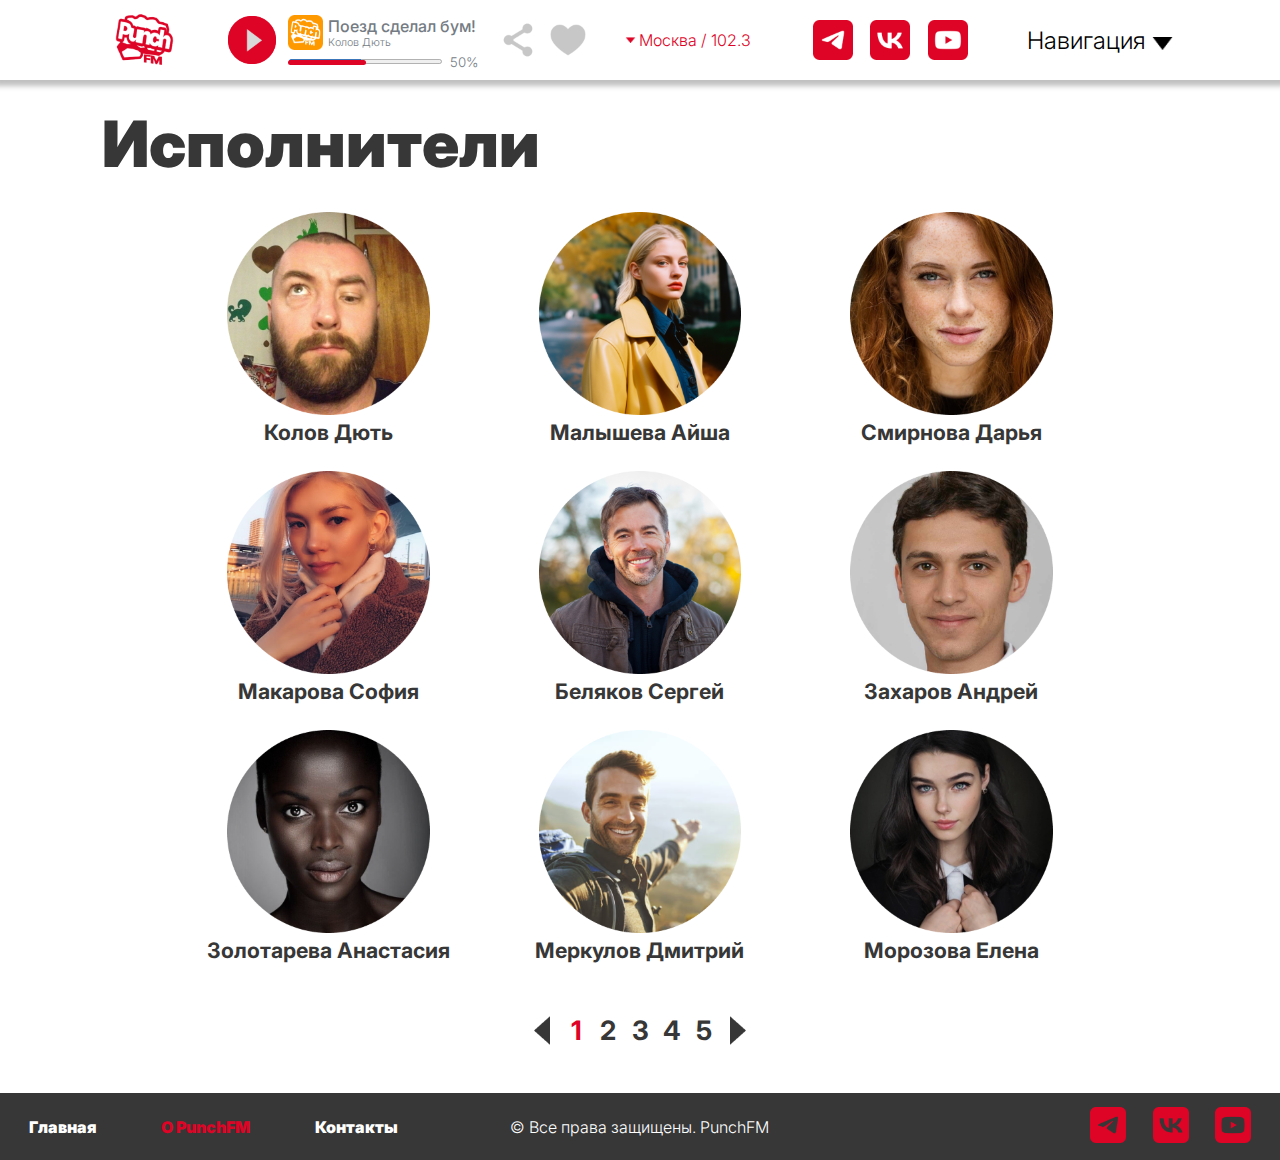
==== composers.html @ 71c450db "Beta 0.2" ====
<!DOCTYPE html>
<html lang="en">
<head>
    <meta charset="UTF-8">
    <meta name="viewport" content="width=device-width, initial-scale=1.0">
    <title>Document</title>
    <link rel="stylesheet" href="composers.css">
    <link rel="shortcut icon" href="img/favicon.ico">
</head>
<body>
    <header>
        <nav>
            <div class="nav_logo">
                <a href="index.html"><img src="img/PUNCHFM.png" alt=""></a>
            </div>
            <div class="nav_current_audio">
                <div class="nav_audio_play">
                    <img src="img/play.png" alt="" onclick="playButtonPress()" id="playButton">
                </div>
                <div class="nav_audio_song">
                    <div class="nav_audio_logo">
                        <div class="audio_logo">
                            <img src="img/music_logo.png" alt="">
                        </div>
                        <div class="audio_text">
                            <p>Поезд сделал бум!</p>
                            <p>Колов Дють</p>
                        </div>
                    </div>
                    <div class="nav_audio_volume">
                        <div class="audio_input">
                            <div class="current_volume" id="currentVolume"></div>
                            <input type="range" name="" id="songVolume" onpointermove="changeVolume()" onclick="changeVolume()">
                        </div>
                        <div class="audio_volume_text">
                            <p id="volumePercent">100%</p>
                        </div>
                    </div>
                </div>
                <div class="nav_audio_reacts">
                    <a href=""><div class="share" id="share"></div></a>
                    <div class="heart" onclick="clickHeart()" id="heart"></div>
                </div>
                <audio controls style="display: none;">
                    <source src="img/Lobotomy Corporation OST - Binah Suppression (Sephirah Meltdown Theme).mp3" type="audio/mpeg">
                </audio>
            </div>
            <div class="nav_city">
                <div id="city">
                    <img src="img/arrow_red.png" alt="">
                    <p id="cityMain">Москва / 102.3</p>
                </div>
            </div>
            <div class="nav_links">
                <div class="nav_telegram">
                    <a href=""><img src="img/telegram_logo.png" alt=""></a>
                </div>
                <div class="nav_vk">
                    <a href=""><img src="img/VK_logo.png" alt=""></a>
                </div>
                <div class="nav_youtube">
                    <a href=""><img src="img/Youtube_logo 1.png" alt=""></a>
                </div>
            </div>
            <div class="nav_navigation">
                <div id="navigation">
                    <p>Навигация</p>
                    <img src="img/arrow_black.png" alt="">
                </div>
            </div>
            <div class="nav_city_choose" id="nav_city_choose">
                <p class="cityNumber">Москва / 102.3</p>
                <p class="cityNumber">Санкт-Петербург / 102.3</p>
                <p class="cityNumber">Калининград / 102.3</p>
                <p class="cityNumber">Владивосток / 102.3</p>
                <p class="cityNumber">Нижний Новгород / 102.3</p>
                <p class="cityNumber">Казань / 102.3</p>
                <p class="cityNumber">Краснодар / 102.3</p>
                <p class="cityNumber">Екатеринбург / 102.3</p>
                <p class="cityNumber">Уфа / 102.3</p>
                <p class="cityNumber">Ростов-на-Дону / 102.3</p>
                <p class="cityNumber">Омск / 102.3</p>
            </div>
            <div class="nav_navigation_choose" id="nav_navigation_choose">
                <a href="index.html"><p>Главная</p></a>
                <a href="news.html"><p>Новости</p></a>
                <a href="composers.html"><p>Исполнители</p></a>
                <a href="podcasts.html"><p>Подкасты</p></a>
            </div>
        </nav>
        <div class="preloads">
            <div></div>
            <div></div>
        </div>
    </header>
    <main>
        <section class="section_composers">
            <div class="composers_text">
                <p>Исполнители</p>
            </div>
            <div class="composers_main">
                <div class="people_together">
                    <div class="people_person">
                        <div>
                            <a href=""></a>
                            <img src="img/cebf385e9da99914a27f31c22d 1.png" alt="">
                        </div>
                        <div>
                            <p>Колов Дють</p>
                        </div>
                    </div>
                    <div class="people_person">
                        <div>
                            <a href=""></a>
                            <img src="img/neuro-real-people-in.kfosjq 1.png" alt="">
                        </div>
                        <div>
                            <p>Малышева Айша</p>
                        </div>
                    </div>
                    <div class="people_person">
                        <div>
                            <a href=""></a>
                            <img src="img/these-beautiful-portraits-show-that-redheads-arent-only-from-ireland-scotland-7-58e8a9c6c399c__880 1.png" alt="">
                        </div>
                        <div>
                            <p>Смирнова Дарья</p>
                        </div>
                    </div>
                    <div class="people_person">
                        <div>
                            <a href=""></a>
                            <img src="img/unnamed 1.png" alt="">
                        </div>
                        <div>
                            <p>Макарова София</p>
                        </div>
                    </div>
                    <div class="people_person">
                        <div>
                            <a href=""></a>
                            <img src="img/1697519180_klev-club-p-kartinki-obichnie-lyudi-4 1.png" alt="">
                        </div>
                        <div>
                            <p>Беляков Сергей</p>
                        </div>
                    </div>
                    <div class="people_person">
                        <div>
                            <a href=""></a>
                            <img src="img/bez_nazvaniya_2 1.png" alt="">
                        </div>
                        <div>
                            <p>Захаров Андрей</p>
                        </div>
                    </div>
                    <div class="people_person">
                        <div>
                            <a href=""></a>
                            <img src="img/1549649219153480440 1.png" alt="">
                        </div>
                        <div>
                            <p>Золотарева Анастасия</p>
                        </div>
                    </div>
                    <div class="people_person">
                        <div>
                            <a href=""></a>
                            <img src="img/istockphoto-1155613377-612x612 1.png" alt="">
                        </div>
                        <div>
                            <p>Меркулов Дмитрий</p>
                        </div>
                    </div>
                    <div class="people_person">
                        <div>
                            <a href=""></a>
                            <img src="img/1549649183175163822 1.png" alt="">
                        </div>
                        <div>
                            <p>Морозова Елена</p>
                        </div>
                    </div>
                </div>
            </div>
            <div class="composers_list">
                <a href=""><img src="img/Polygon 5.png" alt=""></a>
                <a href=""><p>1</p></a>
                <a href=""><p>2</p></a>
                <a href=""><p>3</p></a>
                <a href=""><p>4</p></a>
                <a href=""><p>5</p></a>
                <a href=""><img src="img/Polygon 6.png" alt=""></a>
            </div>
        </section>
    </main>
    <footer>
        <div class="footer_left">
            <div>
                <a href="index.html"><p>Главная</p></a>
            </div>
            <div>
                <a href="about.html"><p>О PunchFM</p></a>
            </div>
            <div>
                <a href="contacts.html"><p>Контакты</p></a>
            </div>
        </div>
        <div class="footer_middle">
            <p>© Все права защищены. PunchFM</p>
        </div>
        <div class="footer_right">
            <div>
                <a href=""><img src="img/telegram_logo.png" alt=""></a>
            </div>
            <div>
                <a href=""><img src="img/VK_logo.png" alt=""></a>
            </div>
            <div>
                <a href=""><img src="img/Youtube_logo 1.png" alt=""></a>
            </div>
        </div>
    </footer>
    <script src="composers.js"></script>
</body>
</html>
---- composers.css ----
@import url('https://fonts.googleapis.com/css2?family=Inter:wght@100..900&display=swap');
*{
    margin: 0;
    padding: 0;
    font-family: Inter;
}
header{
    width: 100%;
    height: 6.25vw;
}
nav{
    width: 100%;
    height: 6.25vw;
    background-color: white;
    display: flex;
    justify-content: center;
    align-items: center;
    box-shadow: 0 0.05vw 0.4vw 0.4vw rgba(0, 0, 0, 0.25);
}
.nav_logo{
    width: 6.25vw;
    height: 6.25vw;
    display: flex;
    justify-content: center;
    align-items: center;
}
.nav_logo a{
    width: 5.208333vw;
    height: 5.208333vw;
}
.nav_logo a img{
    width: 5.208333vw;
    height: 5.208333vw;
}
.nav_current_audio{
    width: 34vw;
    height: 6.25vw;
    display: flex;
    justify-content: center;
    align-items: center;
}
.nav_audio_song{
    margin-top: 0.7vw;
}
.nav_audio_play{
    width: 5.625vw;
    height: 100%;
    display: flex;
    justify-content: center;
    align-items: center;
}
.nav_audio_play img{
    width: 3.75vw;
    height: 3.75vw;
    cursor: pointer;
    background-image: url(img/pause.png);
    background-size: cover;
}
.nav_audio_logo{
    width: 14.84375vw;
    height: 2.70833vw;
    display: flex;
}
.audio_logo{
    width: 3.125vw;
    height: 2.70833vw;
}
.audio_logo img{
    width: 2.70833vw;
    height: 2.70833vw;
}
.audio_text{
    display: flex;
    justify-content: center;
    align-items: start;
    flex-direction: column;
    color: #747B83;
}
.audio_text p:first-of-type{
    font-size: 1.25vw;
    font-weight: 500;
}
.audio_text p:last-of-type{
    font-size: 0.8333vw;
    font-weight: 300;
}
.nav_audio_volume{
    width: 14.791666vw;
    height: 1.875vw;
    display: flex;
    align-items: center;
    justify-content: center;
}
#songVolume{
    position: absolute;
    width: inherit;
    height: 0.4vw;
    background: #9F9F9F;
    border-radius: 0.4vw;
}
#songVolume::-webkit-slider-thumb{
    visibility: hidden;
    width: 0.833vw;
    height: 0.833vw;
    background: #DD0426;
    border-radius: 0.4vw;
}
#songVolume::-moz-range-thumb{
    appearance: none;
    width: 0.833vw;
    height: 0.833vw;
    background: #DD0426;
    border-radius: 0.4vw;
    border: none;
}
.audio_input{
    width: 12.0833vw;
    height: 0.4vw;
}
.current_volume{
    width: 12.0833vw;
    height: 0.4vw;
    position: absolute;
    top: 4.65vw;
    background-color: #DD0426;
    border-radius: 0.4vw;
    pointer-events: none;
    z-index: 2;
}
.audio_volume_text{
    width: 2.80833vw;
    display: flex;
    justify-content: end;
    align-items: center;
    color: #747B83;
    font-size: 1.04166vw;
    font-weight: 300;
}
.nav_audio_reacts{
    width: 7.08333vw;
    height: 3.125vw;
    display: flex;
    justify-content: space-between;
    align-items: center;
    margin-left: 1.5vw;
}
.nav_audio_reacts div{
    width: 3.125vw;
    height: 3.125vw;
}
.share{
    background-image: url(img/share.png);
    background-repeat: no-repeat;
    background-size: cover;
    cursor: pointer;
}
.heart{
    background-image: url(img/heart.png);
    background-repeat: no-repeat;
    background-size: cover;
    cursor: pointer;
}
.preloads{
    position: absolute;
}
.preloads div:first-of-type{
    background-image: url(img/share_active.png);
}
.preloads div:nth-of-type(2){
    background-image: url(img/heart_active.png);
}
.nav_city{
    width: 10.625vw;
    height: 6.25vw;
    font-size: 1.25vw;
    color: #dd0426;
    display: flex;
    justify-content: center;
    align-items: center;
    font-weight: 300;
}
.nav_city div{
    display: flex;
    justify-content: center;
    align-items: center;
    cursor: pointer;
}
.nav_city div img{
    height: 0.5208333vw;
}
.nav_city div p{
    margin-left: 0.25vw;
}
.nav_links{
    width: 21vw;
    height: 6.25vw;
    display: flex;
    justify-content: center;
    align-items: center;
}
.nav_telegram, .nav_vk, .nav_youtube{
    width: 4.5vw;
    height: 6.25vw;
    display: flex;
    justify-content: center;
    align-items: center;
}
.nav_telegram a, .nav_vk a, .nav_youtube a{
    width: 3.125vw;
    height: 3.125vw;
} 
.nav_telegram a img, .nav_vk a img, .nav_youtube a img{
    width: 3.125vw;
    height: 3.125vw;
}
.nav_navigation{
    width: 11.75vw;
    height: 6.25vw;
    font-size: 1.875vw;
    display: flex;
    justify-content: center;
    align-items: center;
    font-weight: 300;
}
.nav_navigation div{
    display: flex;
    justify-content: center;
    align-items: center;
    cursor: pointer;
}
.nav_navigation div img{
    margin-left: 0.5vw;
    margin-top: 0.5vw;
    height: 1.041666vw;
}
.nav_city_choose{
    position: absolute;
    width: 17.3vw;
    height: 26vw;
    background-color: white;
    display: flex;
    justify-content: center;
    align-items: center;
    flex-direction: column;
    top: 7.03125vw;
    right: 37.08vw;
    box-shadow: 0 0.2vw 0.25vw 0.2vw rgba(0, 0, 0, 0.25);
    border-radius: 2.08333vw;
    transform: translateY(-50%);
    transition: 0.5s all ease;
    opacity: 0;
    visibility: hidden;
    z-index: 10;
}
.nav_city_choose p{
    height: calc(1.25vw * 1.2 + 0.78125vw);
    font-size: 1.25vw;
    line-height: calc(1.25vw * 1.2);
    display: flex;
    justify-content: center;
    align-items: center;
    font-weight: 300;
    color: #959595;
}
.nav_city_choose p:first-of-type{
    color: #dd0426;
}
.nav_city_choose p:hover{
    color: #dd0426;
    cursor: pointer;
}
.nav_navigation_choose{
    position: absolute;
    width: 17.3vw;
    height: 14.8vw;
    background-color: white;
    display: flex;
    justify-content: center;
    align-items: center;
    flex-direction: column;
    top: 7.03125vw;
    right: 5.4vw;
    box-shadow: 0 0.2vw 0.25vw 0.2vw rgba(0, 0, 0, 0.25);
    border-radius: 2.08333vw;
    transform: translateY(-50%);
    transition: 0.5s all ease;
    opacity: 0;
    visibility: hidden;
    z-index: 10;
}
.nav_navigation_choose a{
    width: 14.6875vw;
    height: calc(1.875vw * 1.2 + 1vw);
    font-size: 1.875vw;
    line-height: calc(1.875vw * 1.2);
    display: flex;
    justify-content: start;
    align-items: center;
    font-weight: 300;
    color: #959595;
    text-decoration: none;
}
.nav_navigation_choose a:nth-of-type(3){
    color: #dd0426;
}
.nav_navigation_choose a:hover{
    color: #dd0426;
}
.section_composers{
    width: 100%;
    height: 79.16666vw;
    display: flex;
    justify-content: center;
    align-items: center;
    flex-direction: column;
}
.composers_main{
    width: 73%;
    height: 60.67708333vw;
    display: flex;
    justify-content: center;
    align-items: center;
    flex-direction: column;
}
.composers_text{
    width: 84%;
    height: 8.666vw;
    display: flex;
    justify-content: start;
    align-items: center;
    color: #373737;
    font-size: 5vw;
    font-weight: 900;
}
.people_together{
    width: 100%;
    height: 60.67708333vw;
    display: flex;
    flex-wrap: wrap;
}
.people_person{
    width: 33.333%;
    height: 33.33%;
    display: flex;
    justify-content: center;
    align-items: center;
    flex-direction: column;
}
.people_person div img{
    width: 15.833vw;
    height: 15.833vw;
}
.people_person div p{
    font-size: 1.666vw;
    color: #373737;
    font-weight: 700;
}
.people_person div a{
    position: absolute;
    width: 15.833vw;
    height: 15.833vw;
    border-radius: 15.625vw;
}
.composers_list{
    width: 100%;
    height: 8.541666vw;
    display: flex;
    justify-content: center;
    align-items: center;
}
.composers_list img{
    width: 1.25vw;
}
.composers_list a:nth-of-type(1), .composers_list a:nth-of-type(7){
    width: 1.25vw;
    height: 2.6041666vw;
    margin-left: 0.75vw;
    margin-right: 0.75vw;
    display: flex;
    justify-content: center;
    align-items: center;
}
.composers_list a{
    text-decoration: none;
}
.composers_list p{
    font-size: 2.08333vw;
    color: #373737;
    font-weight: 700;
    width: 2.5vw;
    display: flex;
    justify-content: center;
    align-items: center;
}
.composers_list a:nth-of-type(2) p{
    color: #DD0426;
}
footer{
    width: 100%;
    height: 5.208333vw;
    background-color: #373737;
    display: flex;
    justify-content: space-around;
    align-items: center;
}
.footer_left{
    width: 28.854166vw;
    height: 100%;
    display: flex;
    justify-content: space-between;
    align-items: center;
    font-size: 1.25vw;
    color: white;
    font-weight: 900;
}
.footer_middle{
    width: 28.854166vw;
    height: 100%;
    display: flex;
    justify-content: center;
    align-items: center;
    font-size: 1.25vw;
    color: white;
    font-weight: 300;
}
.footer_right{
    width: 28.854166vw;
    height: 100%;
    display: flex;
    justify-content: end;
    align-items: center;
}
.footer_right div{
    width: 4.895833vw;
    display: flex;
    justify-content: end;
}
.footer_right div img{
    width: 2.8125vw;
    height: 2.8125vw;
}
.footer_left div:nth-of-type(2) p:nth-of-type(1){
    color: #dd0426;
}
.footer_left div a{
    text-decoration: none;
    color: white;
}
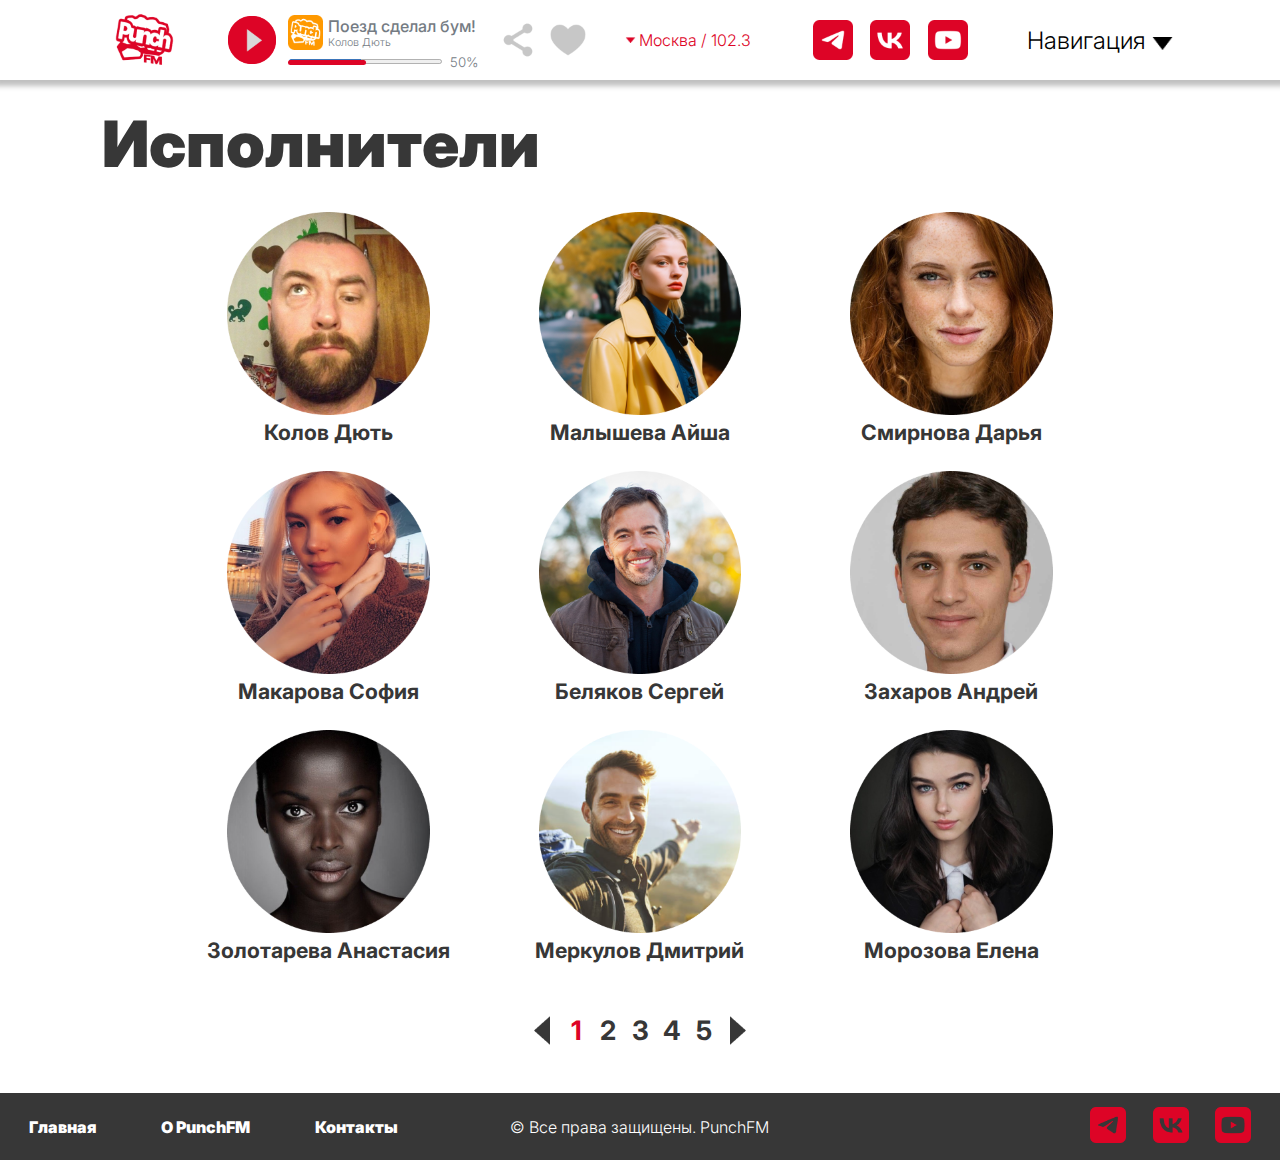
==== commit c339f6ba: "Beta 0.2.1" ====
--- a/composers.html
+++ b/composers.html
@@ -3,7 +3,7 @@
 <head>
     <meta charset="UTF-8">
     <meta name="viewport" content="width=device-width, initial-scale=1.0">
-    <title>Document</title>
+    <title>Исполнители</title>
     <link rel="stylesheet" href="composers.css">
     <link rel="shortcut icon" href="img/favicon.ico">
 </head>
--- a/composers.css
+++ b/composers.css
@@ -68,6 +68,7 @@
 .audio_logo img{
     width: 2.70833vw;
     height: 2.70833vw;
+    position: absolute;
 }
 .audio_text{
     display: flex;
@@ -212,6 +213,7 @@
 .nav_telegram a img, .nav_vk a img, .nav_youtube a img{
     width: 3.125vw;
     height: 3.125vw;
+    position: absolute;
 }
 .nav_navigation{
     width: 11.75vw;
@@ -439,7 +441,7 @@
     width: 2.8125vw;
     height: 2.8125vw;
 }
-.footer_left div:nth-of-type(2) p:nth-of-type(1){
+.footer_left div:nth-of-type(0) p:nth-of-type(1){
     color: #dd0426;
 }
 .footer_left div a{
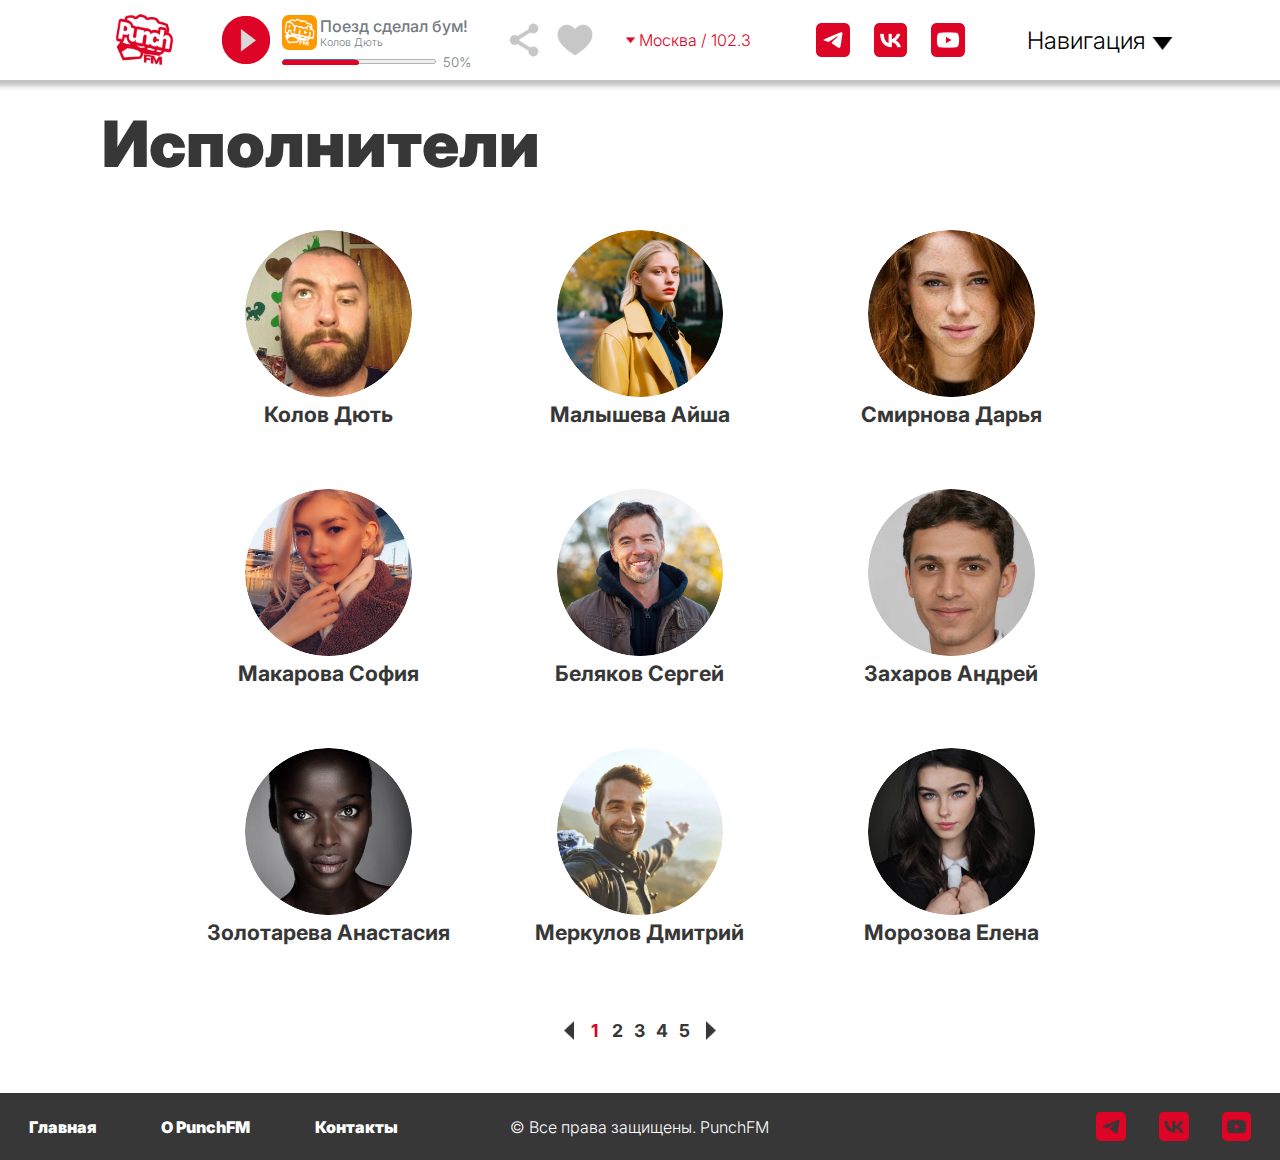
==== commit 3e38a24d: "Hotfix 1" ====
--- a/composers.html
+++ b/composers.html
@@ -102,8 +102,7 @@
                 <div class="people_together">
                     <div class="people_person">
                         <div>
-                            <a href=""></a>
-                            <img src="img/cebf385e9da99914a27f31c22d 1.png" alt="">
+                            <a href=""><img src="img/cebf385e9da99914a27f31c22d 1.png" alt=""></a>
                         </div>
                         <div>
                             <p>Колов Дють</p>
@@ -111,8 +110,7 @@
                     </div>
                     <div class="people_person">
                         <div>
-                            <a href=""></a>
-                            <img src="img/neuro-real-people-in.kfosjq 1.png" alt="">
+                            <a href=""><img src="img/neuro-real-people-in.kfosjq 1.png" alt=""></a>
                         </div>
                         <div>
                             <p>Малышева Айша</p>
@@ -120,8 +118,7 @@
                     </div>
                     <div class="people_person">
                         <div>
-                            <a href=""></a>
-                            <img src="img/these-beautiful-portraits-show-that-redheads-arent-only-from-ireland-scotland-7-58e8a9c6c399c__880 1.png" alt="">
+                            <a href=""><img src="img/these-beautiful-portraits-show-that-redheads-arent-only-from-ireland-scotland-7-58e8a9c6c399c__880 1.png" alt=""></a>
                         </div>
                         <div>
                             <p>Смирнова Дарья</p>
@@ -129,8 +126,7 @@
                     </div>
                     <div class="people_person">
                         <div>
-                            <a href=""></a>
-                            <img src="img/unnamed 1.png" alt="">
+                            <a href=""><img src="img/unnamed 1.png" alt=""></a>
                         </div>
                         <div>
                             <p>Макарова София</p>
@@ -138,8 +134,7 @@
                     </div>
                     <div class="people_person">
                         <div>
-                            <a href=""></a>
-                            <img src="img/1697519180_klev-club-p-kartinki-obichnie-lyudi-4 1.png" alt="">
+                            <a href=""><img src="img/1697519180_klev-club-p-kartinki-obichnie-lyudi-4 1.png" alt=""></a>
                         </div>
                         <div>
                             <p>Беляков Сергей</p>
@@ -147,8 +142,7 @@
                     </div>
                     <div class="people_person">
                         <div>
-                            <a href=""></a>
-                            <img src="img/bez_nazvaniya_2 1.png" alt="">
+                            <a href=""><img src="img/bez_nazvaniya_2 1.png" alt=""></a>
                         </div>
                         <div>
                             <p>Захаров Андрей</p>
@@ -156,8 +150,7 @@
                     </div>
                     <div class="people_person">
                         <div>
-                            <a href=""></a>
-                            <img src="img/1549649219153480440 1.png" alt="">
+                            <a href=""><img src="img/1549649219153480440 1.png" alt=""></a>
                         </div>
                         <div>
                             <p>Золотарева Анастасия</p>
@@ -165,8 +158,7 @@
                     </div>
                     <div class="people_person">
                         <div>
-                            <a href=""></a>
-                            <img src="img/istockphoto-1155613377-612x612 1.png" alt="">
+                            <a href=""><img src="img/istockphoto-1155613377-612x612 1.png" alt=""></a>
                         </div>
                         <div>
                             <p>Меркулов Дмитрий</p>
@@ -174,8 +166,7 @@
                     </div>
                     <div class="people_person">
                         <div>
-                            <a href=""></a>
-                            <img src="img/1549649183175163822 1.png" alt="">
+                            <a href=""><img src="img/1549649183175163822 1.png" alt=""></a>
                         </div>
                         <div>
                             <p>Морозова Елена</p>
--- a/composers.css
+++ b/composers.css
@@ -1,4 +1,444 @@
 @import url('https://fonts.googleapis.com/css2?family=Inter:wght@100..900&display=swap');
+@media screen and (min-width: 769px) and (max-width: 1024px){
+    body header{
+        width: 100%;
+        height: 8.7890625vw;
+    }
+    header nav{
+        height: 8.7890625vw;
+    }
+    nav .nav_logo{
+        height: 8.203125vw;
+        width: 8.203125vw;
+    }
+    nav .nav_logo a{
+        width: 8.203125vw;
+        height: 8.203125vw;
+    }
+    nav .nav_logo a img{
+        width: 8.203125vw;
+        height: 8.203125vw;
+    }
+    nav .nav_current_audio{
+        width: 27.24609375vw;
+        height: 5.859375vw;
+        margin-left: 3.80859375vw;
+        margin-right: 1vw;
+    }
+    nav .nav_audio_play{
+        width: 5.859375vw;
+        height: 5.859375vw;
+    }
+    nav #volumePercent{
+        display: none;
+    }
+    nav .nav_audio_play img{
+        width: 5.859375vw;
+        height: 5.859375vw;
+    }
+    nav .nav_audio_logo{
+        width: 19.3359375vw;
+        height: 3.7109375vw;
+    }
+    nav .audio_text p:first-of-type{
+        font-size: 1.953125vw;
+    }
+    nav .audio_text p:last-of-type{
+        margin-top: -0.5vw;
+        font-size: 1.3671875vw;
+    }
+    nav .nav_audio_song{
+        width: 19.3359375vw;
+        height: 100%;
+        margin-left: 1vw;
+    }
+    nav .audio_input{
+        width: 12.08333vw;
+        margin-left: 0.5vw;
+    }
+    nav #currentVolume{
+        width: 12.08333vw;
+        top: 6.25vw;
+    }
+    nav .audio_text{
+        width: 19.3359375vw;
+    }
+    nav .audio_logo{
+        display: none;
+    }
+    nav .nav_audio_reacts{
+        display: none;
+    }
+    nav .nav_city{
+        width: 16.92708333vw;
+    }
+    nav .nav_city div img{
+        width: 1.041666vw;
+    }
+    nav .nav_city div p{
+        width: 15.84375vw;
+        font-size: 2.08333vw;
+    }
+    nav .nav_links{
+        display: none;
+    }
+    nav .nav_navigation{
+        width: 15.625vw;
+        margin-left: 10.25390625vw;
+    }
+    nav .nav_navigation div p{
+        font-size: 2.604166vw;
+    }
+    nav .nav_city_choose{
+        width: 27.86458333vw;
+        height: 40.104166vw;
+        top: 9.63541666vw;
+        left: 43.91640625vw;
+        font-size: 2.0833vw;
+        z-index: 50;
+    }
+    nav .nav_city_choose p{
+        font-size: 2.08333vw;
+        height: calc(2.08333vw * 1.2 + 1.04166vw);
+        line-height: calc(2.08333vw * 1.2);
+    }
+    nav .nav_navigation_choose{
+        width: 23.1770833vw;
+        height: 18.359375vw;
+        top: 9.63541666vw;
+        left: 71.93125vw;
+        z-index: 50;
+    }
+    nav .nav_navigation_choose a{
+        width: 18.4479166vw;
+        font-size: 2.604166vw;
+        height: calc(2.604166vw * 1.2 + 1.04166vw);
+        line-height: calc(2.604166vw * 1.2);
+    }
+}
+@media screen and (min-width: 426px) and (max-width: 768px){
+    body header{
+        width: 100%;
+        height: 8.333vw;
+    }
+    header nav{
+        height: 8.333vw;
+    }
+    nav .nav_logo{
+        height: 8.333vw;
+        width: 8.333vw;
+    }
+    nav .nav_logo a{
+        width: 7.8125vw;
+        height: 7.8125vw;
+    }
+    nav .nav_logo a img{
+        width: 7.8125vw;
+        height: 7.8125vw;
+    }
+    nav .nav_current_audio{
+        width: 6.25vw;
+        height: 6.25vw;
+        margin-left: 6.640625vw;
+        margin-right: 5.208333vw;
+    }
+    nav .nav_audio_play{
+        width: 6.25vw;
+        height: 6.25vw;
+    }
+    nav .nav_audio_play img{
+        width: 6.25vw;
+        height: 6.25vw;
+    }
+    nav .nav_audio_logo{
+        width: 6.25vw;
+        height: 6.25vw;
+    }
+    nav .audio_logo{
+        display: none;
+    }
+    nav .audio_text{
+        display: none;
+    }
+    nav .nav_audio_volume{
+        display: none;
+    }
+    nav .nav_audio_song{
+        display: none;
+    }
+    nav .nav_audio_reacts{
+        display: none;
+    }
+    nav .nav_city{
+        width: 16.92708333vw;
+    }
+    nav .nav_city div img{
+        width: 1.041666vw;
+    }
+    nav .nav_city div p{
+        width: 15.84375vw;
+        font-size: 2.08333vw;
+    }
+    nav .nav_links{
+        display: none;
+    }
+    nav .nav_navigation{
+        width: 15.625vw;
+        margin-left: 24.21875vw;
+    }
+    nav .nav_navigation div p{
+        font-size: 2.604166vw;
+    }
+    nav .nav_city_choose{
+        width: 27.86458333vw;
+        height: 40.104166vw;
+        top: 9.63541666vw;
+        left: 30.208333vw;
+        font-size: 2.0833vw;
+    }
+    nav .nav_city_choose p{
+        font-size: 2.08333vw;
+        height: calc(2.08333vw * 1.2 + 1.04166vw);
+        line-height: calc(2.08333vw * 1.2);
+    }
+    nav .nav_navigation_choose{
+        width: 23.1770833vw;
+        height: 18.359375vw;
+        top: 9.63541666vw;
+        left: 70.8333vw;
+    }   
+    nav .nav_navigation_choose a{
+        width: 18.4479166vw;
+        font-size: 2.604166vw;
+        height: calc(2.604166vw * 1.2 + 1.04166vw);
+        line-height: calc(2.604166vw * 1.2);
+    }
+    main .section_composers{
+        height: 147.744791666vw;
+        justify-content: start;
+    }
+    main .composers_main{
+        width: 90%;
+        height: 131.041666vw;
+    }
+    main .people_person{
+        width: 50%;
+        height: 25%;
+    }
+    main .people_together{
+        height: 151.041666vw;
+    }
+    main .people_person div img{
+        width: 24.51041666vw;
+        height: 24.51041666vw;
+    }
+    main .composers_text{
+        font-size: 6.25vw;
+        height: 10vw;
+    }
+    main .people_person:last-of-type{
+        display: none;
+    }
+    main .people_person div p{
+        font-size: 3.125vw;
+    }
+    main .people_person div a{
+        width: 24.51041666vw;
+        height: 24.51041666vw;
+    }
+    main .composers_list{
+        height: 5vw;
+    }
+    body footer{
+        height: 6.5104166vw;
+    }
+    footer .footer_left{
+        width: 30.9895833vw;
+        font-size: 1.5625vw;
+    }
+    footer .footer_middle{
+        width: 25.91145833vw;
+        font-size: 1.5625vw;
+    }
+    footer .footer_right{
+        height: 6.5104166vw;
+    }
+    footer .footer_right div{
+        width: 6.25vw;
+    }
+    footer .footer_right div a{
+        width: 3.1666vw;
+        height: 3.1666vw;
+    }
+    footer .footer_right div img{
+        width: 3.1666vw;
+        height: 3.1666vw;
+    }
+}
+@media screen and (min-width: 1px) and (max-width: 425px){
+    body header{
+        width: 100%;
+        height: 9.4117647vw;
+    }
+    header nav{
+        height: 9.4117647vw;
+    }
+    nav .nav_logo{
+        height: 9.4117647vw;
+        width: 9.4117647vw;
+    }
+    nav .nav_logo a{
+        width: 7.52941176vw;
+        height: 7.52941176vw;
+    }
+    nav .nav_logo a img{
+        width: 7.52941176vw;
+        height: 7.52941176vw;
+    }
+    nav .nav_current_audio{
+        width: 6.11764vw;
+        height: 6.11764vw;
+        margin-left: 5.8823529vw;
+        margin-right: 2.5882352vw;
+    }
+    nav .nav_audio_play{
+        width: 6.11764vw;
+        height: 6.11764vw;
+    }
+    nav .nav_audio_play img{
+        width: 6.11764vw;
+        height: 6.11764vw;
+    }
+    nav .nav_audio_logo{
+        width: 6.11764vw;
+        height: 6.11764vw;
+    }
+    nav .audio_logo{
+        display: none;
+    }
+    nav .audio_text{
+        display: none;
+    }
+    nav .nav_audio_volume{
+        display: none;
+    }
+    nav .nav_audio_song{
+        display: none;
+    }
+    nav .nav_audio_reacts{
+        display: none;
+    }
+    nav .nav_city{
+        width: 22.5882352vw;
+    }
+    nav .nav_city div img{
+        width: 1.647058vw;
+        height: 1.065882vw;
+    }
+    nav .nav_city div p{
+        width: 22.235294vw;
+        font-size: 2.823529vw;
+    }
+    nav .nav_links{
+        display: none;
+    }
+    nav .nav_navigation{
+        width: 22.117647vw;
+        margin-left: 20.470588vw;
+        margin-right: 6vw;
+    }
+    nav .nav_navigation div p{
+        font-size: 3.764705vw;
+    }
+    nav .nav_city_choose{
+        width: 37.1764705vw;
+        height: 50.8235294vw;
+        top: 10.823529vw;
+        left: 20vw;
+        font-size: 2.823529vw;
+    }
+    nav .nav_city_choose p{
+        font-size: 2.823529vw;
+        height: calc(2.823529vw * 1.2 + 1.04166vw);
+        line-height: calc(2.823529vw * 1.2);
+    }
+    nav .nav_navigation_choose{
+        width: 31.5294117vw;
+        height: 25.882352vw;
+        top: 10.823529vw;
+        left: 64.2941176vw;
+    }   
+    nav .nav_navigation_choose a{
+        width: 24.470588vw;
+        font-size: 3.7647058vw;
+        height: calc(3.7647058vw * 1.2 + 1.04166vw);
+        line-height: calc(3.7647058vw * 1.2);
+    }
+    main .section_composers{
+        height: 147.744791666vw;
+        justify-content: start;
+    }
+    main .composers_text{
+        width: 92%;
+    }
+    main .composers_main{
+        width: 90%;
+        height: 131.041666vw;
+    }
+    main .people_person{
+        width: 50%;
+        height: 25%;
+    }
+    main .people_together{
+        height: 130.041666vw;
+    }
+    main .people_person div img{
+        width: 23.51041666vw;
+        height: 23.51041666vw;
+    }
+    main .composers_text{
+        font-size: 6.25vw;
+        height: 10vw;
+    }
+    main .people_person:last-of-type{
+        display: none;
+    }
+    main .people_person div p{
+        font-size: 3.125vw;
+    }
+    main .people_person div a{
+        width: 23.51041666vw;
+        height: 23.51041666vw;
+    }
+    main .composers_list{
+        height: 5vw;
+    }
+    body footer{
+        height: 6.5104166vw;
+    }
+    footer .footer_left{
+        width: 30.9895833vw;
+        font-size: 1.5625vw;
+    }
+    footer .footer_middle{
+        width: 25.91145833vw;
+        font-size: 1.5625vw;
+    }
+    footer .footer_right{
+        height: 6.5104166vw;
+    }
+    footer .footer_right div{
+        width: 6.25vw;
+    }
+    footer .footer_right div a{
+        width: 3.1666vw;
+        height: 3.1666vw;
+    }
+    footer .footer_right div img{
+        width: 3.1666vw;
+        height: 3.1666vw;
+    }
+}
 *{
     margin: 0;
     padding: 0;
@@ -57,7 +497,7 @@
     background-size: cover;
 }
 .nav_audio_logo{
-    width: 14.84375vw;
+    width: 15.84375vw;
     height: 2.70833vw;
     display: flex;
 }
@@ -71,11 +511,13 @@
     position: absolute;
 }
 .audio_text{
+    width: 100%;
     display: flex;
     justify-content: center;
     align-items: start;
     flex-direction: column;
     color: #747B83;
+    margin-left: 0.4vw;
 }
 .audio_text p:first-of-type{
     font-size: 1.25vw;
@@ -207,12 +649,12 @@
     align-items: center;
 }
 .nav_telegram a, .nav_vk a, .nav_youtube a{
-    width: 3.125vw;
-    height: 3.125vw;
+    width: 2.625vw;
+    height: 2.625vw;
 } 
 .nav_telegram a img, .nav_vk a img, .nav_youtube a img{
-    width: 3.125vw;
-    height: 3.125vw;
+    width: 2.625vw;
+    height: 2.625vw;
     position: absolute;
 }
 .nav_navigation{
@@ -273,15 +715,15 @@
 }
 .nav_navigation_choose{
     position: absolute;
-    width: 17.3vw;
-    height: 14.8vw;
+    width: 13.3vw;
+    height: 13.8vw;
     background-color: white;
     display: flex;
     justify-content: center;
     align-items: center;
     flex-direction: column;
     top: 7.03125vw;
-    right: 5.4vw;
+    right: 7.4vw;
     box-shadow: 0 0.2vw 0.25vw 0.2vw rgba(0, 0, 0, 0.25);
     border-radius: 2.08333vw;
     transform: translateY(-50%);
@@ -292,11 +734,11 @@
 }
 .nav_navigation_choose a{
     width: 14.6875vw;
-    height: calc(1.875vw * 1.2 + 1vw);
-    font-size: 1.875vw;
-    line-height: calc(1.875vw * 1.2);
-    display: flex;
-    justify-content: start;
+    height: calc(1.675vw * 1.2 + 1vw);
+    font-size: 1.675vw;
+    line-height: calc(1.675vw * 1.2);
+    display: flex;
+    justify-content: center;
     align-items: center;
     font-weight: 300;
     color: #959595;
@@ -349,8 +791,9 @@
     flex-direction: column;
 }
 .people_person div img{
-    width: 15.833vw;
-    height: 15.833vw;
+    width: 13vw;
+    height: 13vw;
+    border-radius: 15.625vw;
 }
 .people_person div p{
     font-size: 1.666vw;
@@ -358,9 +801,8 @@
     font-weight: 700;
 }
 .people_person div a{
-    position: absolute;
-    width: 15.833vw;
-    height: 15.833vw;
+    width: 13vw;
+    height: 13vw;
     border-radius: 15.625vw;
 }
 .composers_list{
@@ -371,10 +813,10 @@
     align-items: center;
 }
 .composers_list img{
-    width: 1.25vw;
+    width: 0.8vw;
 }
 .composers_list a:nth-of-type(1), .composers_list a:nth-of-type(7){
-    width: 1.25vw;
+    width: 0.8vw;
     height: 2.6041666vw;
     margin-left: 0.75vw;
     margin-right: 0.75vw;
@@ -386,10 +828,10 @@
     text-decoration: none;
 }
 .composers_list p{
-    font-size: 2.08333vw;
+    font-size: 1.38666vw;
     color: #373737;
     font-weight: 700;
-    width: 2.5vw;
+    width: 1.75vw;
     display: flex;
     justify-content: center;
     align-items: center;
@@ -437,9 +879,14 @@
     display: flex;
     justify-content: end;
 }
+.footer_right div a{
+    width: 2.3125vw;
+    height: 2.3125vw;
+}
 .footer_right div img{
-    width: 2.8125vw;
-    height: 2.8125vw;
+    width: 2.3125vw;
+    height: 2.3125vw;
+    position: absolute;
 }
 .footer_left div:nth-of-type(0) p:nth-of-type(1){
     color: #dd0426;
